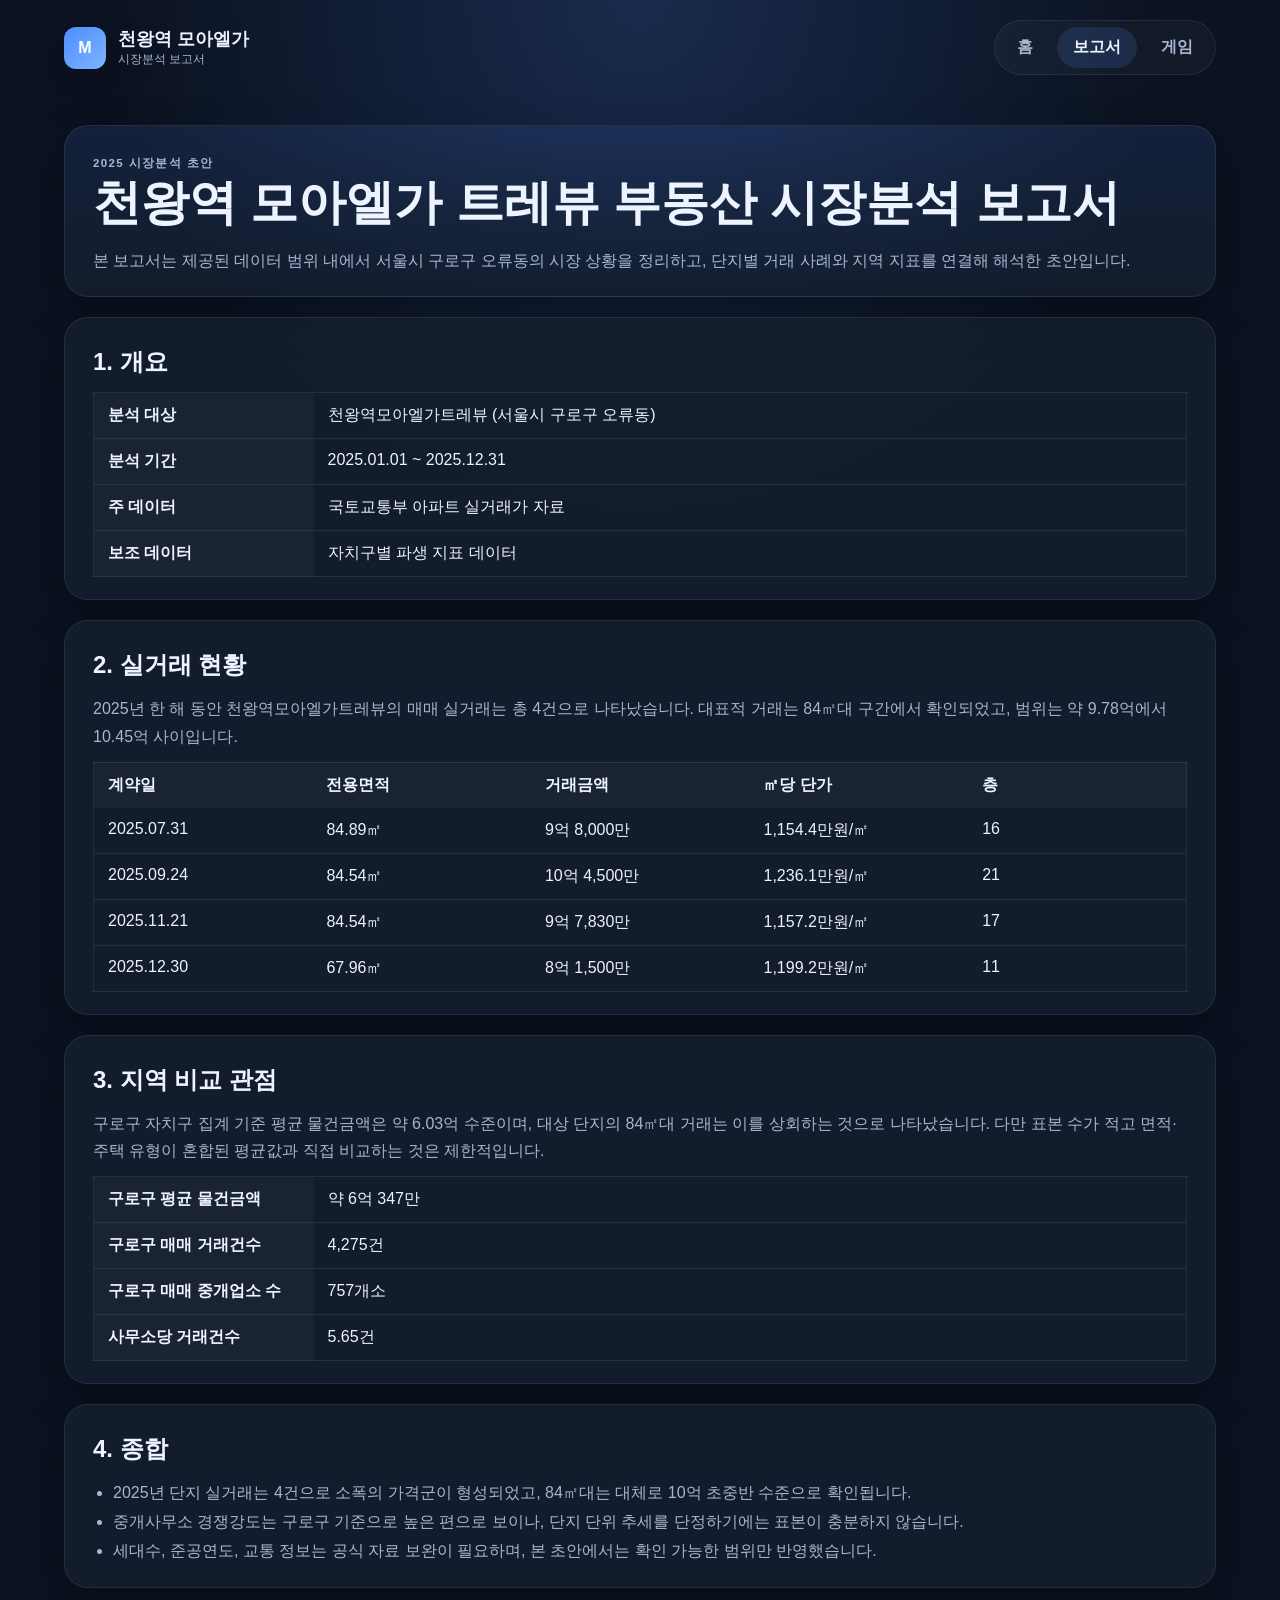
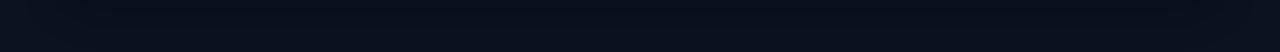
==== report.html @ f512b331 "Add report and game pages" ====
<!DOCTYPE html>
<html lang="ko">
  <head>
    <meta charset="UTF-8" />
    <meta name="viewport" content="width=device-width, initial-scale=1.0" />
    <title>천왕역 모아엘가 | 보고서</title>
    <link rel="stylesheet" href="style.css" />
  </head>
  <body class="page-report">
    <header class="topbar">
      <div class="brand-wrap">
        <div class="brand-mark">M</div>
        <div>
          <div class="brand-name">천왕역 모아엘가</div>
          <div class="brand-sub">시장분석 보고서</div>
        </div>
      </div>

      <nav class="main-nav" aria-label="메인 메뉴">
        <a href="index.html">홈</a>
        <a href="report.html" class="active">보고서</a>
        <a href="game.html">게임</a>
      </nav>
    </header>

    <main class="report-container">
      <section class="report-hero">
        <p class="eyebrow">2025 시장분석 초안</p>
        <h1>천왕역 모아엘가 트레뷰 부동산 시장분석 보고서</h1>
        <p>
          본 보고서는 제공된 데이터 범위 내에서 서울시 구로구 오류동의 시장 상황을
          정리하고, 단지별 거래 사례와 지역 지표를 연결해 해석한 초안입니다.
        </p>
      </section>

      <section class="report-section">
        <h2>1. 개요</h2>
        <table>
          <tr><th>분석 대상</th><td>천왕역모아엘가트레뷰 (서울시 구로구 오류동)</td></tr>
          <tr><th>분석 기간</th><td>2025.01.01 ~ 2025.12.31</td></tr>
          <tr><th>주 데이터</th><td>국토교통부 아파트 실거래가 자료</td></tr>
          <tr><th>보조 데이터</th><td>자치구별 파생 지표 데이터</td></tr>
        </table>
      </section>

      <section class="report-section">
        <h2>2. 실거래 현황</h2>
        <p>
          2025년 한 해 동안 천왕역모아엘가트레뷰의 매매 실거래는 총 4건으로 나타났습니다.
          대표적 거래는 84㎡대 구간에서 확인되었고, 범위는 약 9.78억에서 10.45억 사이입니다.
        </p>

        <table>
          <thead>
            <tr>
              <th>계약일</th>
              <th>전용면적</th>
              <th>거래금액</th>
              <th>㎡당 단가</th>
              <th>층</th>
            </tr>
          </thead>
          <tbody>
            <tr><td>2025.07.31</td><td>84.89㎡</td><td>9억 8,000만</td><td>1,154.4만원/㎡</td><td>16</td></tr>
            <tr><td>2025.09.24</td><td>84.54㎡</td><td>10억 4,500만</td><td>1,236.1만원/㎡</td><td>21</td></tr>
            <tr><td>2025.11.21</td><td>84.54㎡</td><td>9억 7,830만</td><td>1,157.2만원/㎡</td><td>17</td></tr>
            <tr><td>2025.12.30</td><td>67.96㎡</td><td>8억 1,500만</td><td>1,199.2만원/㎡</td><td>11</td></tr>
          </tbody>
        </table>
      </section>

      <section class="report-section">
        <h2>3. 지역 비교 관점</h2>
        <p>
          구로구 자치구 집계 기준 평균 물건금액은 약 6.03억 수준이며, 대상 단지의 84㎡대
          거래는 이를 상회하는 것으로 나타났습니다. 다만 표본 수가 적고 면적·주택 유형이
          혼합된 평균값과 직접 비교하는 것은 제한적입니다.
        </p>

        <table>
          <tr><th>구로구 평균 물건금액</th><td>약 6억 347만</td></tr>
          <tr><th>구로구 매매 거래건수</th><td>4,275건</td></tr>
          <tr><th>구로구 매매 중개업소 수</th><td>757개소</td></tr>
          <tr><th>사무소당 거래건수</th><td>5.65건</td></tr>
        </table>
      </section>

      <section class="report-section">
        <h2>4. 종합</h2>
        <ul>
          <li>2025년 단지 실거래는 4건으로 소폭의 가격군이 형성되었고, 84㎡대는 대체로 10억 초중반 수준으로 확인됩니다.</li>
          <li>중개사무소 경쟁강도는 구로구 기준으로 높은 편으로 보이나, 단지 단위 추세를 단정하기에는 표본이 충분하지 않습니다.</li>
          <li>세대수, 준공연도, 교통 정보는 공식 자료 보완이 필요하며, 본 초안에서는 확인 가능한 범위만 반영했습니다.</li>
        </ul>
      </section>
    </main>
  </body>
</html>
---- style.css ----
:root {
  --bg: #0b1220;
  --bg-soft: #121d2e;
  --panel: #18253d;
  --panel-2: #1e2d4d;
  --accent: #4f8cff;
  --accent-strong: #7cb5ff;
  --text: #edf3ff;
  --muted: #a8b5d3;
  --border: rgba(255, 255, 255, 0.08);
  --shadow: 0 18px 45px rgba(0, 0, 0, 0.24);
}

* {
  box-sizing: border-box;
}

html {
  scroll-behavior: smooth;
}

body {
  margin: 0;
  min-height: 100vh;
  font-family: "Malgun Gothic", "Segoe UI", sans-serif;
  background:
    radial-gradient(circle at top, rgba(79, 140, 255, 0.2), transparent 30%),
    var(--bg);
  color: var(--text);
}

img {
  max-width: 100%;
  display: block;
}

a {
  color: inherit;
  text-decoration: none;
}

.topbar {
  max-width: 1200px;
  margin: 0 auto;
  padding: 20px 24px 10px;
  display: flex;
  justify-content: space-between;
  align-items: center;
  gap: 16px;
}

.brand-wrap {
  display: flex;
  align-items: center;
  gap: 12px;
}

.brand-mark {
  width: 42px;
  height: 42px;
  display: grid;
  place-items: center;
  border-radius: 12px;
  background: linear-gradient(135deg, var(--accent), var(--accent-strong));
  font-weight: 700;
  color: white;
  box-shadow: var(--shadow);
}

.brand-name {
  font-size: 1.1rem;
  font-weight: 700;
}

.brand-sub {
  font-size: 0.76rem;
  color: var(--muted);
}

.main-nav {
  display: flex;
  flex-wrap: wrap;
  gap: 8px;
  background: rgba(255, 255, 255, 0.03);
  border: 1px solid var(--border);
  border-radius: 999px;
  padding: 6px;
}

.main-nav a {
  padding: 10px 16px;
  border-radius: 999px;
  color: var(--muted);
  transition: all 0.2s ease;
  font-weight: 600;
}

.main-nav a:hover,
.main-nav a.active {
  background: rgba(79, 140, 255, 0.15);
  color: var(--text);
}

.home-container,
.report-container,
.game-shell {
  max-width: 1200px;
  margin: 0 auto;
  padding: 20px 24px 64px;
}

.hero {
  display: grid;
  grid-template-columns: 1.5fr 1fr;
  gap: 24px;
  align-items: stretch;
  margin-top: 18px;
}

.hero-copy,
.hero-panel,
.info-card,
.report-hero,
.report-section,
.game-card {
  background: rgba(20, 30, 46, 0.9);
  border: 1px solid var(--border);
  border-radius: 24px;
  box-shadow: var(--shadow);
}

.hero-copy {
  padding: 38px 32px;
}

.eyebrow {
  margin: 0 0 10px;
  text-transform: uppercase;
  letter-spacing: 0.12em;
  font-size: 0.72rem;
  color: var(--accent-strong);
  font-weight: 700;
}

.hero h1,
.report-hero h1 {
  margin: 0 0 16px;
  font-size: clamp(2rem, 4vw, 3rem);
  line-height: 1.2;
}

.lead,
.report-hero p,
.report-section p,
.info-card p {
  color: var(--muted);
  line-height: 1.7;
  margin: 0;
}

.cta-row {
  display: flex;
  flex-wrap: wrap;
  gap: 12px;
  margin-top: 26px;
}

.btn {
  display: inline-flex;
  align-items: center;
  justify-content: center;
  min-height: 48px;
  padding: 0 22px;
  border-radius: 12px;
  font-weight: 700;
  transition: transform 0.2s ease;
}

.btn:hover {
  transform: translateY(-1px);
}

.btn.primary {
  background: linear-gradient(135deg, var(--accent), var(--accent-strong));
  color: white;
}

.btn.secondary {
  background: rgba(255, 255, 255, 0.04);
  border: 1px solid var(--border);
  color: var(--text);
}

.hero-panel {
  padding: 20px;
  display: grid;
  gap: 16px;
}

.stat-card {
  background: linear-gradient(180deg, rgba(255,255,255,0.02), rgba(255,255,255,0.01));
  border: 1px solid var(--border);
  border-radius: 18px;
  padding: 22px 20px;
}

.label {
  display: block;
  color: var(--muted);
  font-size: 0.8rem;
  margin-bottom: 10px;
}

.stat-card strong {
  font-size: clamp(1.6rem, 2vw, 2.2rem);
}

.info-grid {
  margin-top: 26px;
  display: grid;
  grid-template-columns: repeat(2, minmax(0, 1fr));
  gap: 22px;
}

.info-card {
  padding: 28px 24px;
}

.info-card h2 {
  margin: 0 0 12px;
  font-size: 1.5rem;
}

.info-card a {
  display: inline-block;
  margin-top: 16px;
  color: var(--accent-strong);
  font-weight: 700;
}

.report-hero,
.report-section {
  padding: 28px 28px 22px;
  margin-top: 20px;
}

.report-hero {
  background: linear-gradient(180deg, rgba(79,140,255,0.12), rgba(20,30,46,0.9));
}

.report-section h2 {
  margin-top: 0;
  margin-bottom: 14px;
  font-size: 1.5rem;
}

table {
  width: 100%;
  border-collapse: collapse;
  margin-top: 12px;
  border: 1px solid var(--border);
}

th, td {
  padding: 12px 14px;
  border-bottom: 1px solid var(--border);
  text-align: left;
  vertical-align: top;
}

th {
  width: 220px;
  background: rgba(255,255,255,0.03);
  color: var(--text);
}

tr:last-child td,
tr:last-child th {
  border-bottom: none;
}

ul {
  margin: 12px 0 0;
  padding-left: 20px;
  color: var(--muted);
  line-height: 1.8;
}

.game-shell {
  display: flex;
  justify-content: center;
}

.game-card {
  width: min(100%, 720px);
  padding: 28px 22px 24px;
  text-align: center;
}

.game-card h1 {
  margin: 8px 0 12px;
  font-size: 1.8rem;
  letter-spacing: 0.08em;
}

.hud {
  display: flex;
  justify-content: space-around;
  gap: 8px;
  background: var(--panel-2);
  padding: 12px 10px;
  border-radius: 12px;
  font-size: 0.95rem;
  margin-bottom: 16px;
}

.hud strong { color: var(--accent-strong); }

canvas {
  width: 100%;
  height: auto;
  aspect-ratio: 480 / 560;
  background: #060913;
  border: 2px solid var(--panel-2);
  border-radius: 12px;
  touch-action: none;
}

.controls {
  margin-top: 12px;
}

button {
  background: linear-gradient(135deg, var(--accent), var(--accent-strong));
  color: white;
  border: none;
  padding: 12px 26px;
  font-size: 1rem;
  border-radius: 10px;
  cursor: pointer;
  font-weight: 700;
}

button:active { transform: translateY(1px); }

.hint {
  color: var(--muted);
  font-size: 0.9rem;
  margin: 10px 0 0;
}

.message {
  min-height: 1.4em;
  margin-top: 12px;
  font-weight: 700;
  color: var(--accent-strong);
}

@media (max-width: 760px) {
  .topbar {
    flex-direction: column;
    align-items: flex-start;
  }

  .hero,
  .info-grid {
    grid-template-columns: 1fr;
  }

  .hero-copy,
  .hero-panel,
  .info-card,
  .report-hero,
  .report-section,
  .game-card {
    border-radius: 18px;
  }

  .hud {
    font-size: 0.82rem;
    flex-wrap: wrap;
  }
}
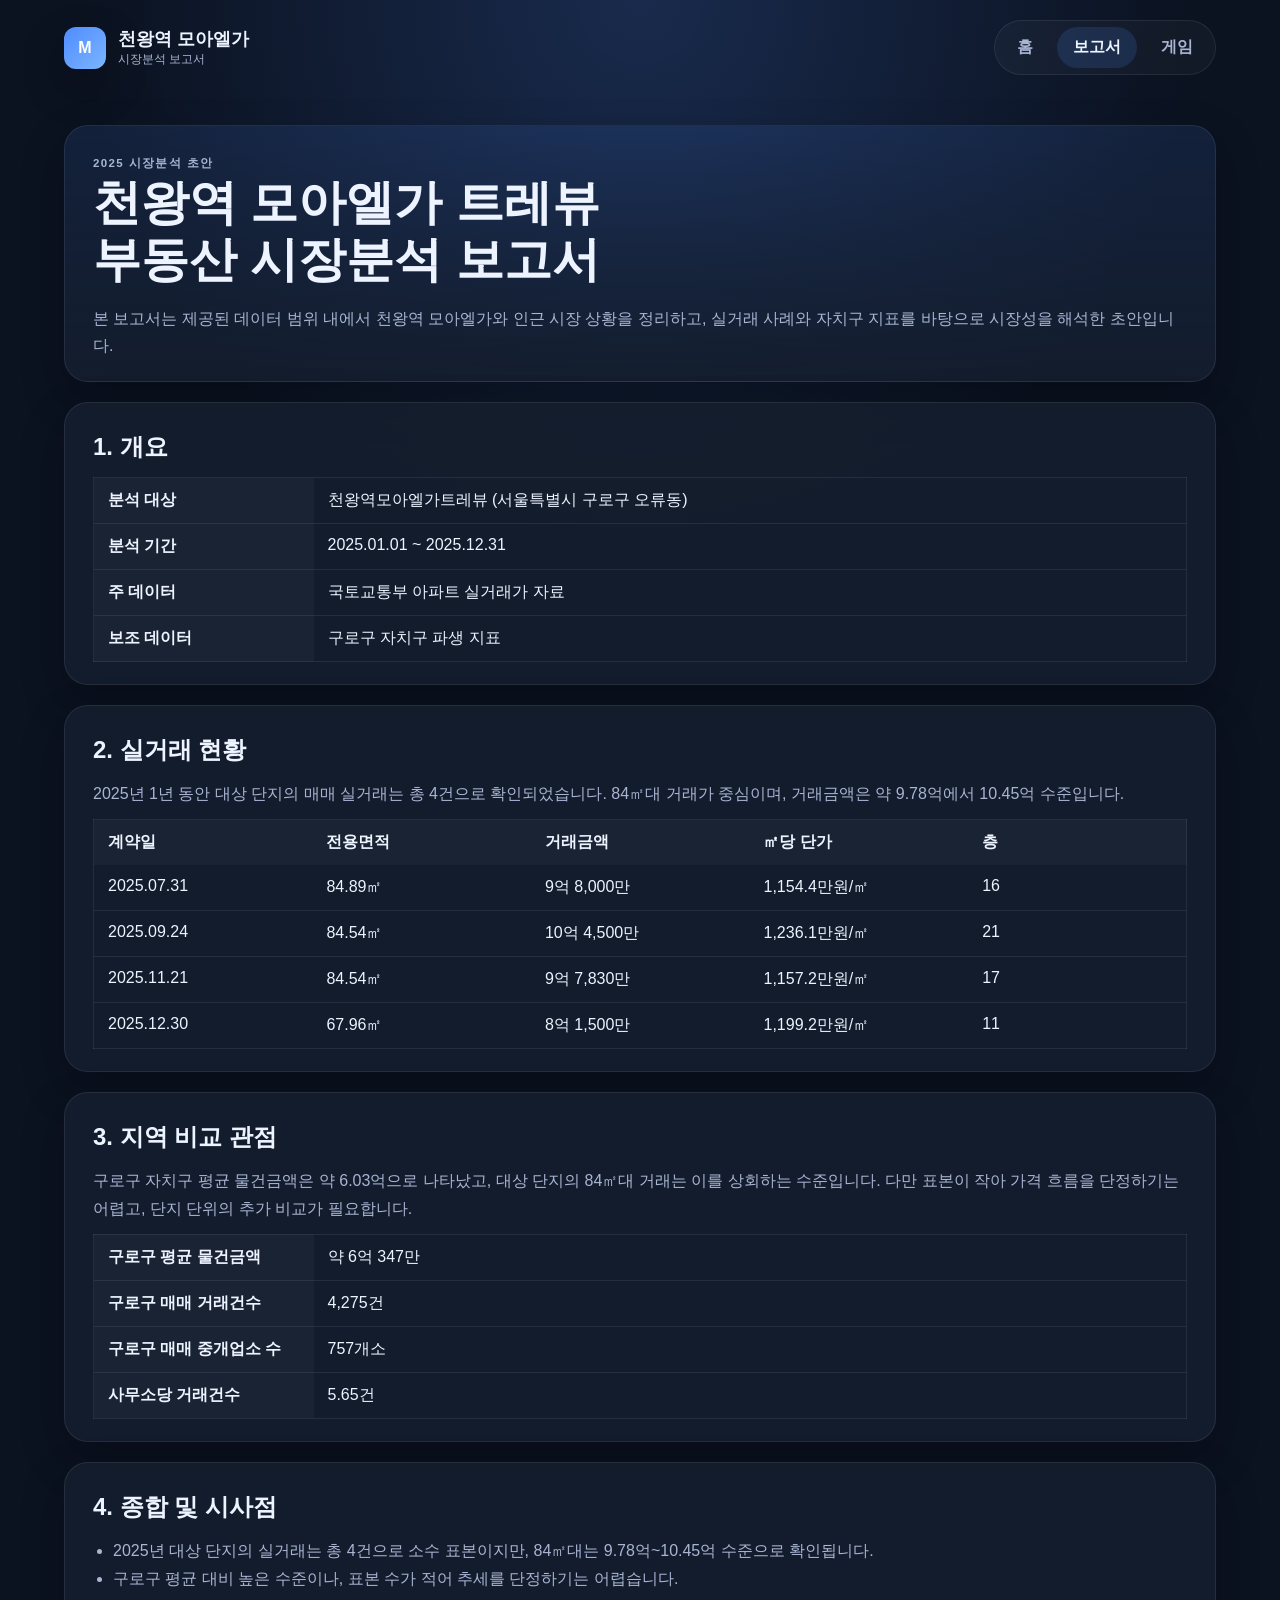
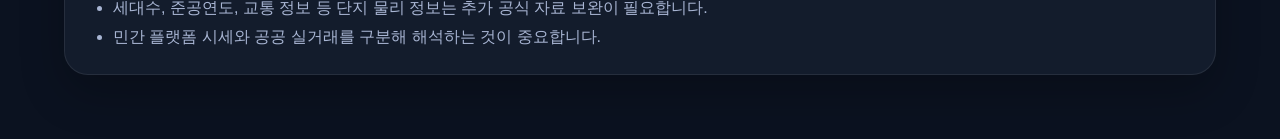
==== commit f5786d19: "Finalize separate report and game pages" ====
--- a/report.html
+++ b/report.html
@@ -26,30 +26,29 @@
     <main class="report-container">
       <section class="report-hero">
         <p class="eyebrow">2025 시장분석 초안</p>
-        <h1>천왕역 모아엘가 트레뷰 부동산 시장분석 보고서</h1>
+        <h1>천왕역 모아엘가 트레뷰<br />부동산 시장분석 보고서</h1>
         <p>
-          본 보고서는 제공된 데이터 범위 내에서 서울시 구로구 오류동의 시장 상황을
-          정리하고, 단지별 거래 사례와 지역 지표를 연결해 해석한 초안입니다.
+          본 보고서는 제공된 데이터 범위 내에서 천왕역 모아엘가와 인근 시장 상황을 정리하고,
+          실거래 사례와 자치구 지표를 바탕으로 시장성을 해석한 초안입니다.
         </p>
       </section>
 
       <section class="report-section">
         <h2>1. 개요</h2>
         <table>
-          <tr><th>분석 대상</th><td>천왕역모아엘가트레뷰 (서울시 구로구 오류동)</td></tr>
+          <tr><th>분석 대상</th><td>천왕역모아엘가트레뷰 (서울특별시 구로구 오류동)</td></tr>
           <tr><th>분석 기간</th><td>2025.01.01 ~ 2025.12.31</td></tr>
           <tr><th>주 데이터</th><td>국토교통부 아파트 실거래가 자료</td></tr>
-          <tr><th>보조 데이터</th><td>자치구별 파생 지표 데이터</td></tr>
+          <tr><th>보조 데이터</th><td>구로구 자치구 파생 지표</td></tr>
         </table>
       </section>
 
       <section class="report-section">
         <h2>2. 실거래 현황</h2>
         <p>
-          2025년 한 해 동안 천왕역모아엘가트레뷰의 매매 실거래는 총 4건으로 나타났습니다.
-          대표적 거래는 84㎡대 구간에서 확인되었고, 범위는 약 9.78억에서 10.45억 사이입니다.
+          2025년 1년 동안 대상 단지의 매매 실거래는 총 4건으로 확인되었습니다.
+          84㎡대 거래가 중심이며, 거래금액은 약 9.78억에서 10.45억 수준입니다.
         </p>
-
         <table>
           <thead>
             <tr>
@@ -72,11 +71,9 @@
       <section class="report-section">
         <h2>3. 지역 비교 관점</h2>
         <p>
-          구로구 자치구 집계 기준 평균 물건금액은 약 6.03억 수준이며, 대상 단지의 84㎡대
-          거래는 이를 상회하는 것으로 나타났습니다. 다만 표본 수가 적고 면적·주택 유형이
-          혼합된 평균값과 직접 비교하는 것은 제한적입니다.
+          구로구 자치구 평균 물건금액은 약 6.03억으로 나타났고, 대상 단지의 84㎡대 거래는 이를
+          상회하는 수준입니다. 다만 표본이 작아 가격 흐름을 단정하기는 어렵고, 단지 단위의 추가 비교가 필요합니다.
         </p>
-
         <table>
           <tr><th>구로구 평균 물건금액</th><td>약 6억 347만</td></tr>
           <tr><th>구로구 매매 거래건수</th><td>4,275건</td></tr>
@@ -86,11 +83,12 @@
       </section>
 
       <section class="report-section">
-        <h2>4. 종합</h2>
+        <h2>4. 종합 및 시사점</h2>
         <ul>
-          <li>2025년 단지 실거래는 4건으로 소폭의 가격군이 형성되었고, 84㎡대는 대체로 10억 초중반 수준으로 확인됩니다.</li>
-          <li>중개사무소 경쟁강도는 구로구 기준으로 높은 편으로 보이나, 단지 단위 추세를 단정하기에는 표본이 충분하지 않습니다.</li>
-          <li>세대수, 준공연도, 교통 정보는 공식 자료 보완이 필요하며, 본 초안에서는 확인 가능한 범위만 반영했습니다.</li>
+          <li>2025년 대상 단지의 실거래는 총 4건으로 소수 표본이지만, 84㎡대는 9.78억~10.45억 수준으로 확인됩니다.</li>
+          <li>구로구 평균 대비 높은 수준이나, 표본 수가 적어 추세를 단정하기는 어렵습니다.</li>
+          <li>세대수, 준공연도, 교통 정보 등 단지 물리 정보는 추가 공식 자료 보완이 필요합니다.</li>
+          <li>민간 플랫폼 시세와 공공 실거래를 구분해 해석하는 것이 중요합니다.</li>
         </ul>
       </section>
     </main>
--- a/style.css
+++ b/style.css
@@ -122,7 +122,8 @@
 .info-card,
 .report-hero,
 .report-section,
-.game-card {
+.game-card,
+.game-card-inline {
   background: rgba(20, 30, 46, 0.9);
   border: 1px solid var(--border);
   border-radius: 24px;
@@ -238,6 +239,14 @@
   font-weight: 700;
 }
 
+.report-block {
+  margin-top: 18px;
+}
+
+.report-block p {
+  margin-bottom: 10px;
+}
+
 .report-hero,
 .report-section {
   padding: 28px 28px 22px;
@@ -291,7 +300,8 @@
   justify-content: center;
 }
 
-.game-card {
+.game-card,
+.game-card-inline {
   width: min(100%, 720px);
   padding: 28px 22px 24px;
   text-align: center;
@@ -312,6 +322,10 @@
   border-radius: 12px;
   font-size: 0.95rem;
   margin-bottom: 16px;
+}
+
+.hud.small {
+  margin-top: 18px;
 }
 
 .hud strong { color: var(--accent-strong); }
@@ -372,7 +386,8 @@
   .info-card,
   .report-hero,
   .report-section,
-  .game-card {
+  .game-card,
+  .game-card-inline {
     border-radius: 18px;
   }
 
